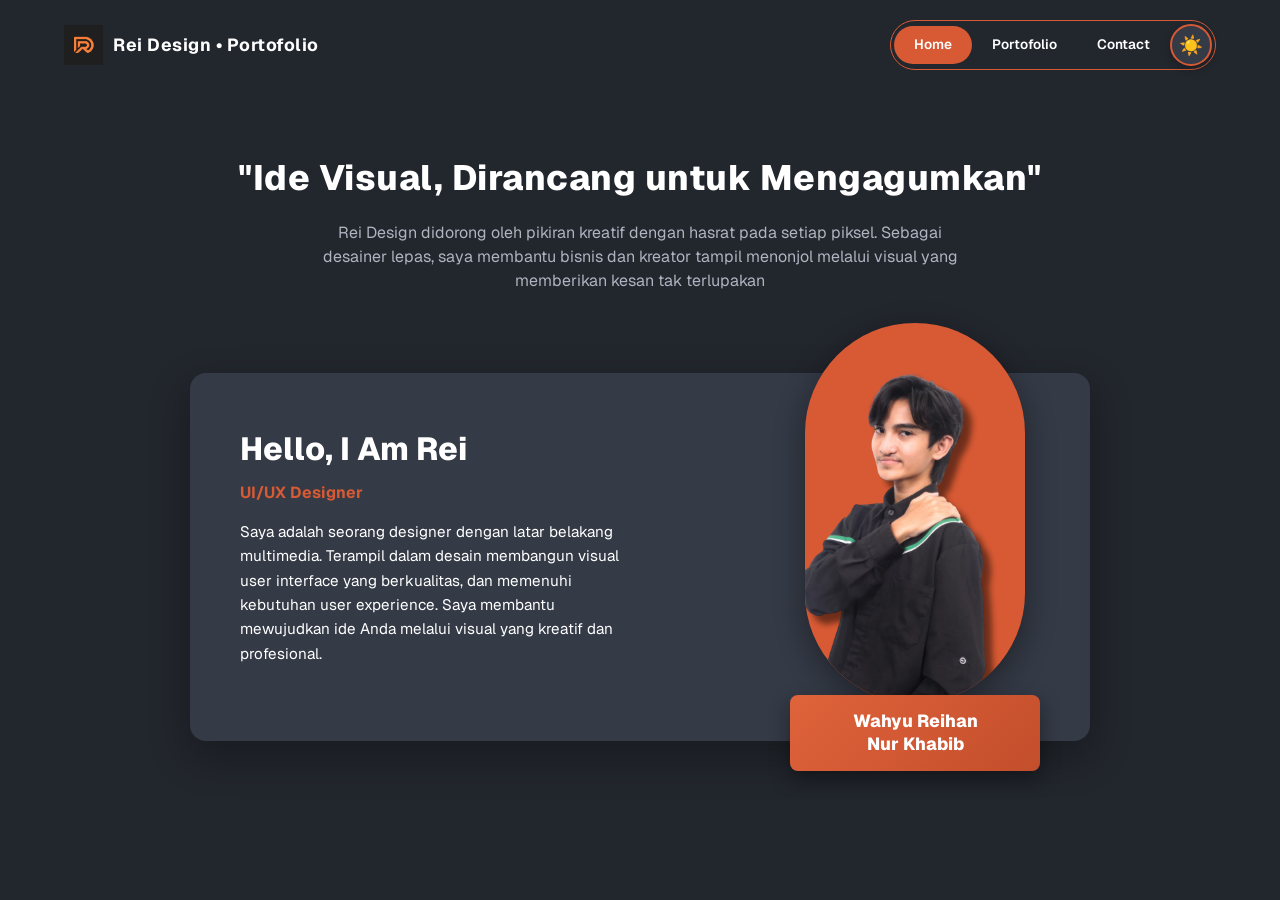
==== index.html @ 19b81096 "Push Pertama untuk project website" ====
<!DOCTYPE html>
<html lang="id">
<head>
    <meta charset="UTF-8">
    <meta name="viewport" content="width=device-width, initial-scale=1.0">
    <title>Home • Rei Design</title>
    
    <link rel="preconnect" href="https://fonts.googleapis.com">
    <link rel="preconnect" href="https://fonts.gstatic.com" crossorigin>
    <link href="https://fonts.googleapis.com/css2?family=Geist:wght@100..900&display=swap" rel="stylesheet">

    <link rel="stylesheet" href="style.css">
</head>
<body>

    <header>
        <div class="logo">
            <img src="images/logoku.webp" alt="Logo Rei Design" class="logo-img">
            <span>Rei Design • Portofolio</span>
        </div>
        <nav class="nav-container">
            <a href="index.html" class="nav-link active">Home</a>
            <a href="portofolio.html" class="nav-link">Portofolio</a>
            <a href="contact.html" class="nav-link">Contact</a>
            <button id="theme-toggle" class="theme-btn" title="Ubah Tema">☀️</button>
        </nav>
    </header>

    <main>
        <section class="hero">
            <h1>"Ide Visual, Dirancang untuk Mengagumkan"</h1>
            <p>Rei Design didorong oleh pikiran kreatif dengan hasrat pada setiap piksel. Sebagai desainer lepas, saya membantu bisnis dan kreator tampil menonjol melalui visual yang memberikan kesan tak terlupakan</p>
        </section>

        <section class="profile-section">
            <div class="card">
                
                <div class="card-text">
                    <h2>Hello, I Am Rei</h2>
                    <h3>UI/UX Designer</h3>
                    <p>Saya adalah seorang designer dengan latar belakang multimedia. Terampil dalam desain membangun visual user interface yang berkualitas, dan memenuhi kebutuhan user experience. Saya membantu mewujudkan ide Anda melalui visual yang kreatif dan profesional.</p>
                </div>

                <div class="card-visual">
                    <div class="arch-shape">
                        <img src="images/aku.png" alt="Wahyu Reihan Nur Khabib" class="profile-img">
                    </div>
                    <div class="name-badge">
                        <h4>Wahyu Reihan<br>Nur Khabib</h4>
                    </div>
                </div>

            </div>
        </section>
    </main>

    <script>
        const themeBtn = document.getElementById('theme-toggle');
        const body = document.body;

        if (localStorage.getItem('theme') === 'light') {
            body.classList.add('light-mode');
            themeBtn.textContent = '🌙'; 
        }

        themeBtn.addEventListener('click', () => {
            body.classList.toggle('light-mode');
            
            if (body.classList.contains('light-mode')) {
                localStorage.setItem('theme', 'light');
                themeBtn.textContent = '🌙';
            } else {
                localStorage.setItem('theme', 'dark');
                themeBtn.textContent = '☀️';
            }
        });
    </script>

</body>
</html>
---- style.css ----
/* === VARIABEL WARNA & FONT === */
:root {
    --bg-main: #22262d;
    --bg-card: #343a46;
    --color-accent: #d75a34;
    --color-text-light: #ffffff;
    --color-text-muted: #aeb4c0;
    --font-main: 'Geist', Geist, Geist, Arial, Geist;
}

/* Tambahan: Mode Terang (Mengubah variabel warna di atas) */
body.light-mode {
    --bg-main: #f4f6f9;
    --bg-card: #ffffff;
    --color-text-light: #1a1d24; /* Teks berubah jadi gelap */
    --color-text-muted: #5a606d;
}

/* === RESET & BASE === */
* {
    margin: 0;
    padding: 0;
    box-sizing: border-box;
}

body {
    background-color: var(--bg-main);
    color: var(--color-text-light);
    font-family: var(--font-main);
    line-height: 1.6;
    overflow-x: hidden;
    transition: background-color 0.4s ease, color 0.4s ease; /* Efek transisi tema */
}

a {
    text-decoration: none;
    color: inherit;
}

/* === HEADER & NAVBAR === */
header {
    display: flex;
    justify-content: space-between;
    align-items: center;
    padding: 20px 5%;
}

.logo {
    display: flex;
    align-items: center;
    gap: 10px;
    font-weight: 700;
    font-size: 1.1rem;
    letter-spacing: 0.5px;
}

.logo-img {
    height: 40px; 
    width: auto;  
    object-fit: contain;
}

/* Tambahan: Penyejajar Navbar & Tombol Tema */
.header-right {
    display: flex;
    align-items: center;
    gap: 20px;
}

.nav-container {
    display: flex;
    align-items: center;
    border: 1px solid var(--color-accent);
    border-radius: 50px;
    padding: 3px;
}

.nav-link {
    padding: 8px 20px;
    font-size: 0.85rem;
    font-weight: 600;
    border-radius: 50px;
    transition: all 0.3s ease;
}

.nav-link:hover {
    background-color: rgba(215, 90, 52, 0.15);
    color: var(--color-accent);
}

.nav-link.active {
    background-color: var(--color-accent);
    color: white; /* Tetap putih */
}

/* Tambahan: Desain Tombol Tema */
.theme-btn {
    background: var(--bg-card);
    border: 2px solid var(--color-accent);
    color: var(--color-text-light);
    width: 42px;
    height: 42px;
    border-radius: 50%;
    cursor: pointer;
    font-size: 1.2rem;
    display: flex;
    justify-content: center;
    align-items: center;
    transition: all 0.3s ease;
    box-shadow: 0 4px 10px rgba(0,0,0,0.2);
}

.theme-btn:hover {
    transform: rotate(30deg) scale(1.1);
}

/* === HERO SECTION === */
.hero {
    text-align: center;
    margin-top: 60px;
    padding: 0 20px;
}

.hero h1 {
    font-size: 2.2rem;
    font-weight: 800;
    margin-bottom: 15px;
    letter-spacing: 0.5px;
}

.hero p {
    color: var(--color-text-muted);
    max-width: 650px;
    margin: 0 auto;
    font-size: 1rem;
    line-height: 1.5;
}

/* === PROFILE CARD SECTION === */
.profile-section {
    display: flex;
    justify-content: center;
    margin-top: 80px;
    padding: 0 20px;
    margin-bottom: 100px;
}

.card {
    background-color: var(--bg-card);
    width: 100%;
    max-width: 900px;
    border-radius: 16px;
    box-shadow: 0 15px 40px rgba(0, 0, 0, 0.3);
    display: flex;
    position: relative;
    min-height: 300px;
    transition: background-color 0.4s ease;
}

.card-text {
    flex: 1;
    padding: 50px;
    display: flex;
    flex-direction: column;
    justify-content: center;
}

.card-text h2 {
    font-size: 2rem;
    font-weight: 800;
    margin-bottom: 5px;
}

.card-text h3 {
    color: var(--color-accent);
    font-size: 1rem;
    font-weight: 700;
    margin-bottom: 15px;
}

.card-text p {
    color: var(--color-text-light);
    font-size: 0.95rem;
    line-height: 1.6;
    margin-bottom: 25px;
    max-width: 90%;
}

.action-area {
    display: flex;
    align-items: center;
    gap: 15px;
    margin-top: auto;
}

.btn-more {
    background-color: var(--color-accent);
    color: white;
    border: none;
    padding: 10px 30px;
    border-radius: 8px;
    font-weight: 700;
    font-size: 1rem;
    cursor: pointer;
    box-shadow: 0 4px 10px rgba(215, 90, 52, 0.3);
    transition: transform 0.2s ease, background-color 0.2s ease, box-shadow 0.2s ease;
}

.btn-more:hover {
    background-color: #bf4d2a;
    transform: translateY(-3px);
    box-shadow: 0 6px 15px rgba(215, 90, 52, 0.5);
}

.download-text {
    font-size: 0.9rem;
    font-weight: 600;
    cursor: pointer;
    transition: color 0.2s ease;
}

.download-text:hover {
    color: var(--color-accent);
    text-decoration: underline;
}

.card-visual {
    width: 350px;
    position: relative;
    display: flex;
    justify-content: center;
    align-items: center;
}

.arch-shape {
    position: absolute;
    background-color: var(--color-accent);
    width: 220px;
    height: 380px; 
    border-radius: 120px;
    top: -50px; 
    box-shadow: 0 10px 30px rgba(0, 0, 0, 0.4);
    display: flex;
    justify-content: center;
    align-items: flex-end;
    overflow: hidden;
    z-index: 1;
    transition: transform 0.3s ease;
}

.arch-shape:hover {
    transform: scale(1.02);
}

.profile-img {
    width: 100%;
    height: 90%;
    object-fit: cover;
    object-position: top;
}

.name-badge {
    position: absolute;
    bottom: -30px;
    background-color: #d16241;
    background: linear-gradient(135deg, #df633b, #c34e2b);
    padding: 15px 25px;
    border-radius: 8px;
    text-align: center;
    box-shadow: 0 8px 20px rgba(0, 0, 0, 0.4);
    z-index: 2;
    width: 250px;
    color: white; /* Pastikan selalu putih */
}

.name-badge h4 {
    font-size: 1.1rem;
    font-weight: 800;
    line-height: 1.3;
}

/* =========================================
   PORTOFOLIO SECTION
   ========================================= */

.page-header {
    margin-bottom: 40px;
}

.section-title {
    text-align: center;
    margin: 40px 0 30px;
    font-size: 2rem;
    color: var(--color-text-light);
    border-bottom: 2px solid rgba(174, 180, 192, 0.2);
    padding-bottom: 15px;
}

.portfolio-container {
    max-width: 1100px;
    margin: 0 auto 100px auto;
    padding: 0 20px;
}

.portfolio-grid {
    display: grid;
    grid-template-columns: repeat(auto-fit, minmax(300px, 1fr));
    gap: 30px;
}

.portfolio-card {
    background-color: var(--bg-card);
    border-radius: 12px;
    overflow: hidden;
    box-shadow: 0 10px 20px rgba(0, 0, 0, 0.2);
    transition: transform 0.3s ease, box-shadow 0.3s ease, background-color 0.4s ease;
    cursor: pointer;
}

.portfolio-card:hover {
    transform: translateY(-8px);
    box-shadow: 0 15px 30px rgba(0, 0, 0, 0.4);
}

.portfolio-img {
    width: 100%;
    height: 220px;
    object-fit: cover;
    border-bottom: 3px solid var(--color-accent);
}

.portfolio-info {
    padding: 25px;
}

.portfolio-title {
    font-size: 1.25rem;
    color: var(--color-text-light);
    margin-bottom: 10px;
    font-weight: 700;
}

.portfolio-info p {
    color: var(--color-text-muted);
    font-size: 0.9rem;
    line-height: 1.5;
}

/* =========================================
   CONTACT PAGE & INFO KIRI-KANAN
   ========================================= */
.contact-section {
    display: flex;
    justify-content: center;
    padding: 0 20px;
    margin-bottom: 100px;
}

.contact-wrapper {
    display: flex;
    gap: 50px;
    max-width: 1000px;
    width: 100%;
    align-items: flex-start;
}

/* Kolom Info Kiri */
.contact-info {
    flex: 1;
    padding-top: 20px;
}

.contact-info h3 {
    font-size: 1.6rem;
    margin-bottom: 10px;
    color: var(--color-text-light);
}

.contact-info p {
    color: var(--color-text-muted);
    margin-bottom: 30px;
    font-size: 1rem;
    line-height: 1.5;
}

/* Gaya Tombol Sosial Media */
.social-links {
    display: flex;
    flex-direction: column;
    gap: 15px;
}

.social-btn {
    display: flex;
    align-items: center;
    gap: 15px;
    padding: 15px 25px;
    background-color: var(--bg-card);
    color: var(--color-text-light);
    border-radius: 12px;
    font-size: 1.1rem;
    font-weight: 600;
    transition: all 0.3s ease;
    box-shadow: 0 8px 20px rgba(0, 0, 0, 0.2);
    border: 2px solid transparent;
}

body.light-mode .social-btn {
    box-shadow: 0 8px 20px rgba(0, 0, 0, 0.05);
}

.social-btn i {
    font-size: 1.6rem;
}

.social-btn.whatsapp:hover {
    border-color: #25D366;
    color: #25D366;
    transform: translateY(-4px);
}

.social-btn.instagram:hover {
    border-color: #E1306C;
    color: #E1306C;
    transform: translateY(-4px);
}

/* Kolom Form Kanan */
.contact-card {
    flex: 1.2;
    background-color: var(--bg-card);
    border-radius: 12px;
    padding: 40px;
    box-shadow: 0 15px 40px rgba(0, 0, 0, 0.3);
    transition: background-color 0.4s ease;
    border: 1px solid rgba(174, 180, 192, 0.1);
}

.form-group { margin-bottom: 20px; }

.form-group label { 
    display: block; 
    margin-bottom: 10px; 
    font-weight: 600; 
    font-size: 0.95rem; 
    color: var(--color-text-muted); 
}

.form-control { 
    width: 100%; 
    padding: 16px 20px; 
    background-color: rgba(0, 0, 0, 0.15); 
    border: 1px solid rgba(174, 180, 192, 0.2); 
    border-radius: 10px; 
    color: var(--color-text-light); 
    font-family: var(--font-main); 
    font-size: 1rem; 
    transition: border-color 0.3s ease, box-shadow 0.3s ease, background-color 0.3s ease; 
}

body.light-mode .form-control { 
    background-color: #f9fafb; 
    border: 1px solid #d1d5db; 
}

.form-control:focus { 
    outline: none; 
    border-color: var(--color-accent); 
    background-color: var(--bg-card);
    box-shadow: 0 0 0 4px rgba(215, 90, 52, 0.15); 
}

.form-control::placeholder { 
    color: var(--color-text-muted); 
    opacity: 0.7;
}

.btn-submit { 
    width: 100%; 
    padding: 16px; 
    font-size: 1.1rem; 
    margin-top: 15px; 
    background-color: var(--color-accent);
    color: white; /* Tetap putih */
    border: none;
    border-radius: 10px;
    font-weight: 700;
    cursor: pointer;
    box-shadow: 0 5px 15px rgba(215, 90, 52, 0.3);
    transition: transform 0.3s ease, background-color 0.3s ease;
}

.btn-submit:hover {
    background-color: #bf4d2a;
    transform: translateY(-3px);
    box-shadow: 0 8px 25px rgba(215, 90, 52, 0.5);
}

/* === RESPONSIVE MEDIA QUERIES === */
@media (max-width: 850px) {
    .card {
        flex-direction: column;
        align-items: center;
        padding-bottom: 50px;
    }

    .card-text {
        padding: 40px 30px;
        text-align: center;
    }

    .card-text p {
        max-width: 100%;
    }

    .action-area {
        flex-direction: column;
        justify-content: center;
        gap: 20px;
    }

    .card-visual {
        margin-top: 60px;
        height: 300px;
    }

    .arch-shape {
        top: 0;
    }
    
    .name-badge {
        bottom: -20px;
    }

    .contact-wrapper {
        flex-direction: column;
        gap: 40px;
    }

    .contact-card, .contact-info {
        width: 100%;
        flex: unset;
    }
}

@media (max-width: 600px) {
    header {
        flex-direction: column;
        gap: 20px;
    }

    .header-right { 
        flex-direction: row; 
        justify-content: center;
        width: 100%;
    }

    .hero h1 {
        font-size: 1.6rem;
    }
    
    .nav-link {
        padding: 6px 15px;
        font-size: 0.8rem;
    }

    .contact-card { 
        padding: 30px 20px; 
    }
}
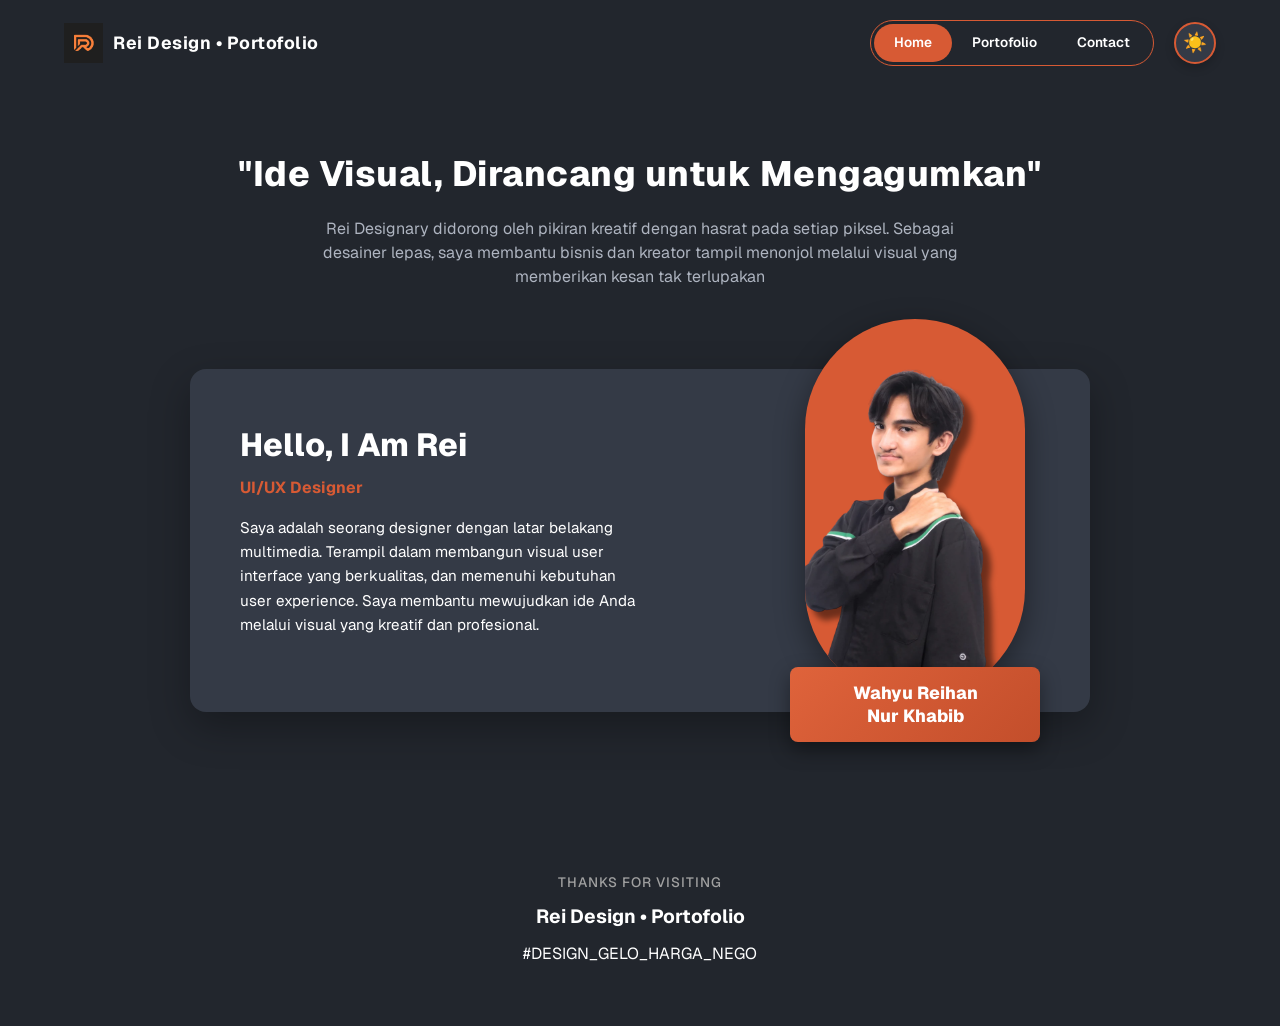
==== commit 79f98e37: "feat: tambah footer thanks for scrolling dan meta tags lengkap" ====
--- a/index.html
+++ b/index.html
@@ -3,7 +3,11 @@
 <head>
     <meta charset="UTF-8">
     <meta name="viewport" content="width=device-width, initial-scale=1.0">
+    <meta name="description" content="Selamat datang di portofolio Rei Designary. Perkenalan diri dan layanan UI/UX Designer profesional.">
+    
     <title>Home • Rei Design</title>
+    
+    <link rel="icon" type="image/x-icon" href="images/favicon.ico">
     
     <link rel="preconnect" href="https://fonts.googleapis.com">
     <link rel="preconnect" href="https://fonts.gstatic.com" crossorigin>
@@ -18,18 +22,21 @@
             <img src="images/logoku.webp" alt="Logo Rei Design" class="logo-img">
             <span>Rei Design • Portofolio</span>
         </div>
-        <nav class="nav-container">
-            <a href="index.html" class="nav-link active">Home</a>
-            <a href="portofolio.html" class="nav-link">Portofolio</a>
-            <a href="contact.html" class="nav-link">Contact</a>
-            <button id="theme-toggle" class="theme-btn" title="Ubah Tema">☀️</button>
-        </nav>
+        
+        <div class="header-right">
+            <nav class="nav-container">
+                <a href="index.html" class="nav-link active">Home</a>
+                <a href="portofolio.html" class="nav-link">Portofolio</a>
+                <a href="contact.html" class="nav-link">Contact</a>
+            </nav>
+            <button id="theme-toggle" class="theme-btn" title="Ubah Tema" aria-label="Ubah Tema Mode">☀️</button>
+        </div>
     </header>
 
     <main>
         <section class="hero">
             <h1>"Ide Visual, Dirancang untuk Mengagumkan"</h1>
-            <p>Rei Design didorong oleh pikiran kreatif dengan hasrat pada setiap piksel. Sebagai desainer lepas, saya membantu bisnis dan kreator tampil menonjol melalui visual yang memberikan kesan tak terlupakan</p>
+            <p>Rei Designary didorong oleh pikiran kreatif dengan hasrat pada setiap piksel. Sebagai desainer lepas, saya membantu bisnis dan kreator tampil menonjol melalui visual yang memberikan kesan tak terlupakan</p>
         </section>
 
         <section class="profile-section">
@@ -38,12 +45,12 @@
                 <div class="card-text">
                     <h2>Hello, I Am Rei</h2>
                     <h3>UI/UX Designer</h3>
-                    <p>Saya adalah seorang designer dengan latar belakang multimedia. Terampil dalam desain membangun visual user interface yang berkualitas, dan memenuhi kebutuhan user experience. Saya membantu mewujudkan ide Anda melalui visual yang kreatif dan profesional.</p>
+                    <p>Saya adalah seorang designer dengan latar belakang multimedia. Terampil dalam membangun visual user interface yang berkualitas, dan memenuhi kebutuhan user experience. Saya membantu mewujudkan ide Anda melalui visual yang kreatif dan profesional.</p>
                 </div>
 
                 <div class="card-visual">
                     <div class="arch-shape">
-                        <img src="images/aku.png" alt="Wahyu Reihan Nur Khabib" class="profile-img">
+                        <img src="images/aku.png" alt="Foto Profil Wahyu Reihan Nur Khabib" class="profile-img">
                     </div>
                     <div class="name-badge">
                         <h4>Wahyu Reihan<br>Nur Khabib</h4>
@@ -53,6 +60,14 @@
             </div>
         </section>
     </main>
+
+    <footer>
+        <div class="footer-content">
+            <p class="thanks-text">THANKS FOR VISITING</p>
+            <p class="footer-logo">Rei Design • Portofolio</p>
+            <p class="footer-slogan">#DESIGN_GELO_HARGA_NEGO</p>
+        </div>
+    </footer>
 
     <script>
         const themeBtn = document.getElementById('theme-toggle');
--- a/style.css
+++ b/style.css
@@ -1,4 +1,4 @@
-/* === VARIABEL WARNA & FONT === */
+
 :root {
     --bg-main: #22262d;
     --bg-card: #343a46;
@@ -8,15 +8,13 @@
     --font-main: 'Geist', Geist, Geist, Arial, Geist;
 }
 
-/* Tambahan: Mode Terang (Mengubah variabel warna di atas) */
 body.light-mode {
     --bg-main: #f4f6f9;
     --bg-card: #ffffff;
-    --color-text-light: #1a1d24; /* Teks berubah jadi gelap */
+    --color-text-light: #1a1d24; 
     --color-text-muted: #5a606d;
 }
 
-/* === RESET & BASE === */
 * {
     margin: 0;
     padding: 0;
@@ -37,7 +35,6 @@
     color: inherit;
 }
 
-/* === HEADER & NAVBAR === */
 header {
     display: flex;
     justify-content: space-between;
@@ -60,7 +57,6 @@
     object-fit: contain;
 }
 
-/* Tambahan: Penyejajar Navbar & Tombol Tema */
 .header-right {
     display: flex;
     align-items: center;
@@ -93,7 +89,6 @@
     color: white; /* Tetap putih */
 }
 
-/* Tambahan: Desain Tombol Tema */
 .theme-btn {
     background: var(--bg-card);
     border: 2px solid var(--color-accent);
@@ -114,7 +109,6 @@
     transform: rotate(30deg) scale(1.1);
 }
 
-/* === HERO SECTION === */
 .hero {
     text-align: center;
     margin-top: 60px;
@@ -136,7 +130,6 @@
     line-height: 1.5;
 }
 
-/* === PROFILE CARD SECTION === */
 .profile-section {
     display: flex;
     justify-content: center;
@@ -270,7 +263,7 @@
     box-shadow: 0 8px 20px rgba(0, 0, 0, 0.4);
     z-index: 2;
     width: 250px;
-    color: white; /* Pastikan selalu putih */
+    color: white; 
 }
 
 .name-badge h4 {
@@ -279,9 +272,6 @@
     line-height: 1.3;
 }
 
-/* =========================================
-   PORTOFOLIO SECTION
-   ========================================= */
 
 .page-header {
     margin-bottom: 40px;
@@ -346,9 +336,6 @@
     line-height: 1.5;
 }
 
-/* =========================================
-   CONTACT PAGE & INFO KIRI-KANAN
-   ========================================= */
 .contact-section {
     display: flex;
     justify-content: center;
@@ -364,7 +351,6 @@
     align-items: flex-start;
 }
 
-/* Kolom Info Kiri */
 .contact-info {
     flex: 1;
     padding-top: 20px;
@@ -383,7 +369,6 @@
     line-height: 1.5;
 }
 
-/* Gaya Tombol Sosial Media */
 .social-links {
     display: flex;
     flex-direction: column;
@@ -425,7 +410,6 @@
     transform: translateY(-4px);
 }
 
-/* Kolom Form Kanan */
 .contact-card {
     flex: 1.2;
     background-color: var(--bg-card);
@@ -496,7 +480,6 @@
     box-shadow: 0 8px 25px rgba(215, 90, 52, 0.5);
 }
 
-/* === RESPONSIVE MEDIA QUERIES === */
 @media (max-width: 850px) {
     .card {
         flex-direction: column;
@@ -567,4 +550,40 @@
     .contact-card { 
         padding: 30px 20px; 
     }
+}
+
+footer {
+    padding: 60px 0; 
+    text-align: center;
+    background-color: transparent; 
+}
+
+.footer-content {
+    display: flex;
+    flex-direction: column;
+    gap: 8px; 
+}
+
+.thanks-text {
+    font-size: 0.85rem;
+    letter-spacing: 1px;
+    color: #a0a0a0; 
+    text-transform: uppercase;
+    font-weight: 500;
+}
+
+.footer-logo {
+    font-size: 1.2rem;
+    font-weight: 700;
+    color: var(--color-text, #ffffff); 
+}
+
+/* Responsive Footer */
+@media (max-width: 768px) {
+    .thanks-text {
+        font-size: 0.75rem;
+    }
+    .footer-logo {
+        font-size: 1rem;
+    }
 }
